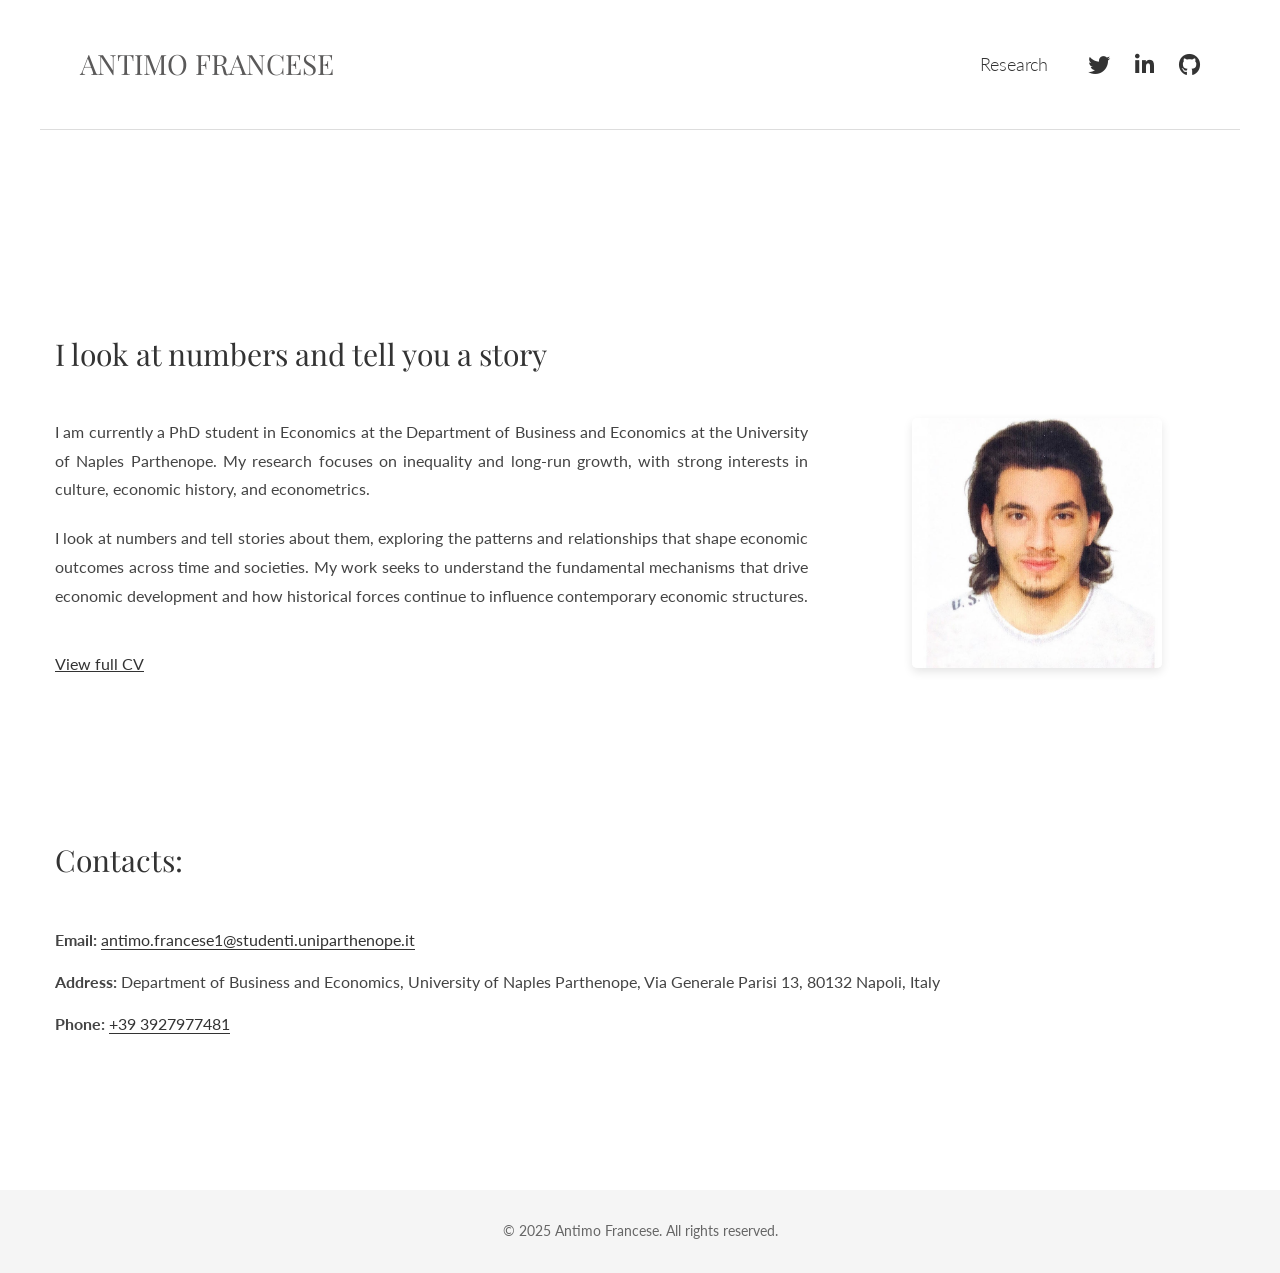
==== index.html @ 6737115c "Add files via upload" ====
<!DOCTYPE html>
<html lang="it">
<head>
    <meta charset="UTF-8">
    <meta name="viewport" content="width=device-width, initial-scale=1.0">
    <title>Antimo Francese</title>
    
    <link href="https://fonts.googleapis.com/css2?family=Playfair+Display:wght@400&family=Lato:wght@300;400;700&display=swap" rel="stylesheet">
    <link rel="stylesheet" href="https://cdnjs.cloudflare.com/ajax/libs/font-awesome/6.0.0/css/all.min.css">
    
    <style>
        * {
            margin: 0;
            padding: 0;
            box-sizing: border-box;
        }

        body {
            font-family: 'Lato', sans-serif;
            background-color: #ffffff;
            color: #333;
            line-height: 1.6;
        }

        .container {
            max-width: 1250px;
            margin: 0 auto;
            padding: 0 40px;
        }

        header {
            padding-top: 42px;
        }

        .header-content {
            max-width: 1200px;
            margin: 0 auto;
            padding: 0 40px;
            display: flex;
            justify-content: space-between;
            align-items: center;
            padding-bottom: 42px; /* Aggiunto per ricreare lo spazio sotto */
            border-bottom: 1px solid #ddd; /* Aggiunto il bordo qui */
        }

        .header-content h1 {
            font-family: 'Playfair Display', serif;
            font-size: 28px; 
            font-weight: 200; 
            color: #5a5959;
            margin: 0;
        }

        nav {
            display: flex;
            gap: 40px;
            align-items: center; 
        }

        nav a {
            color: #333;
            text-decoration: none;
            font-size: 18px;
            font-weight: 300; 
            transition: color 0.3s ease;
        }

        nav a:hover {
            color: #4A90E2;
        }

        .hero-section {
            padding: 80px 0 60px 0;
        }

        .hero-left {
            max-width: 800px;
        }

        .hero-right {
            display: none;
        }

        .hero-section h1 {
            font-family: 'Playfair Display', serif;
            font-size: 48px;
            font-weight: 400; 
            margin-bottom: 20px;
            color: #333;
            padding-bottom: 0;
            border-bottom: none;
        }

        .hero-section .subtitle {
            font-size: 18px;
            color: #666;
            margin-bottom: 30px;
            line-height: 1.8;
        }

        .contact-links {
            display: flex;
            gap: 25px;
            justify-content: flex-end;
        }

        .contact-links a {
            color: #333;
            text-decoration: none;
            font-size: 16px;
            transition: color 0.3s ease;
        }

        .contact-links a:hover {
            color: #666;
        }

        .contact-links i {
            margin-right: 8px;
        }

        section {
            padding: 60px 0;
        }

        .section-title {
            font-family: 'Playfair Display', serif;
            font-size: 30px;
            font-weight: 400; 
            margin-bottom: 40px;
            color: #333;
        }

        .bio-content {
            display: flex;
            gap: 40px;
            align-items: flex-start;
            margin-bottom: 40px;
        }

        .bio-text {
            flex: 2;
        }

        .bio-image {
            flex: 1;
            text-align: center;
        }

        .bio-image img {
            max-width: 250px;
            width: 100%;
            height: auto;
            border-radius: 5px;
            box-shadow: 0 4px 10px rgba(0,0,0,0.1);
        }

        .bio-text p {
            font-size: 16px;
            line-height: 1.8;
            margin-bottom: 20px;
            text-align: justify;
            color: #444;
        }

        .cv-link {
            display: inline-block;
            margin-top: 20px;
            color: #333;
            text-decoration: underline;
            font-weight: 400; 
            transition: color 0.3s ease;
        }

        .cv-link:hover {
            color: #666;
        }

        .nav-socials {
            display: flex;
            gap: 25px; 
        }

        .nav-socials a {
            color: #333;
            text-decoration: none;
            font-size: 22px; 
            font-weight: 400; 
            transition: color 0.3s ease;
        }

        .nav-socials a:hover {
            color: #4A90E2; 
        }

        /* --- MODIFICA: Stili per la nuova sezione contatti --- */
        .contact-info {
            font-size: 16px;
            line-height: 2;
            color: #444;
        }

        .contact-info p {
            margin-bottom: 10px; 
        }

        .contact-info a {
            color: #333;
            text-decoration: none;
            border-bottom: 1px solid #333;
            transition: all 0.3s ease;
        }

        .contact-info a:hover {
            color: #4A90E2;
            border-bottom-color: #4A90E2;
        }
        /* --- Fine Stili Contatti --- */


        footer {
            background-color: #f5f5f5;
            padding: 30px 0;
            text-align: center;
            margin-top: 80px;
        }

        footer p {
            color: #666;
            font-size: 14px;
        }

        @media (max-width: 768px) {
            .container {
                padding: 0 20px;
            }
            
            header {
                padding: 40px 0; /* Riduci il padding su mobile */
            }

            .header-content {
                flex-direction: column;
                align-items: flex-start;
                gap: 20px;
                padding: 0 20px;
            }

            nav {
                gap: 20px;
                flex-wrap: wrap;
            }

            nav a {
                font-size: 16px;
            }
            
            .nav-socials {
                gap: 20px;
            }
            
            .nav-socials a {
                font-size: 20px;
            }

            .hero-section h1 {
                font-size: 36px;
            }

            .hero-section .subtitle {
                font-size: 16px;
            }

            .bio-content {
                flex-direction: column-reverse;
            }

            .bio-image img {
                max-width: 200px;
            }

            .section-title {
                font-size: 28px;
            }
        }
    </style>
</head>
<body>
    <header>
        <div class="header-content">
            <h1>ANTIMO FRANCESE</h1>
            <nav>
                <a href="research.html">Research</a>
                
                <div class="nav-socials">
                    <a href="https://x.com/antimofrancese" target="_blank" aria-label="Twitter">
                        <i class="fab fa-twitter"></i>
                    </a>
                    <a href="www.linkedin.com/in/antimo-francese-695107225" target="_blank" aria-label="LinkedIn">
                        <i class="fab fa-linkedin-in"></i>
                    </a>
                    <a href="#" target="_blank" aria-label="GitHub">
                        <i class="fab fa-github"></i>
                    </a>
                </div>
            </nav>
        </div>
    </header>

    <div class="container">
        <section class="hero-section">
        </section>

        <section id="bio">
            <h2 class="section-title">I look at numbers and tell you a story</h2>
            <div class="bio-content">
                <div class="bio-text">
                    <p>
                        I am currently a PhD student in Economics at the Department of Business and Economics at the University of Naples Parthenope. My research focuses on inequality and long-run growth, with strong interests in culture, economic history, and econometrics.
                    </p>
                    <p>
                        I look at numbers and tell stories about them, exploring the patterns and relationships that shape economic outcomes across time and societies. My work seeks to understand the fundamental mechanisms that drive economic development and how historical forces continue to influence contemporary economic structures.
                    </p>
                    <a href="https://www.dropbox.com/scl/fi/5xw6va9mpap3kc168eyk4/cv.pdf?rlkey=dzasmqmnh9z2zvzdxy7o6vzry&st=u6aulw5s&dl=0" target="_blank" class="cv-link">View full CV</a>
                </div>
                <div class="bio-image">
                    <img src="img.jpeg" alt="Antimo Francese">
                </div>
            </div>
        </section>

        <section id="contact">
            <h2 class="section-title">Contacts:</h2>
            <div class="contact-info">
                <p>
                    <strong>Email:</strong> 
                    <a href="mailto:antimo.francese1@studenti.uniparthenope.it">antimo.francese1@studenti.uniparthenope.it</a>
                </p>
                <p>
                    <strong>Address:</strong> 
                    Department of Business and Economics, University of Naples Parthenope, Via Generale Parisi 13, 80132 Napoli, Italy
                </p>
                <p>
                    <strong>Phone:</strong> 
                    <a href="tel:+39 3927977481">+39 3927977481</a>
                </p>
            </div>
        </section>
        </div>

    <footer>
        <p>&copy; 2025 Antimo Francese. All rights reserved.</p>
    </footer>
</body>
</html>
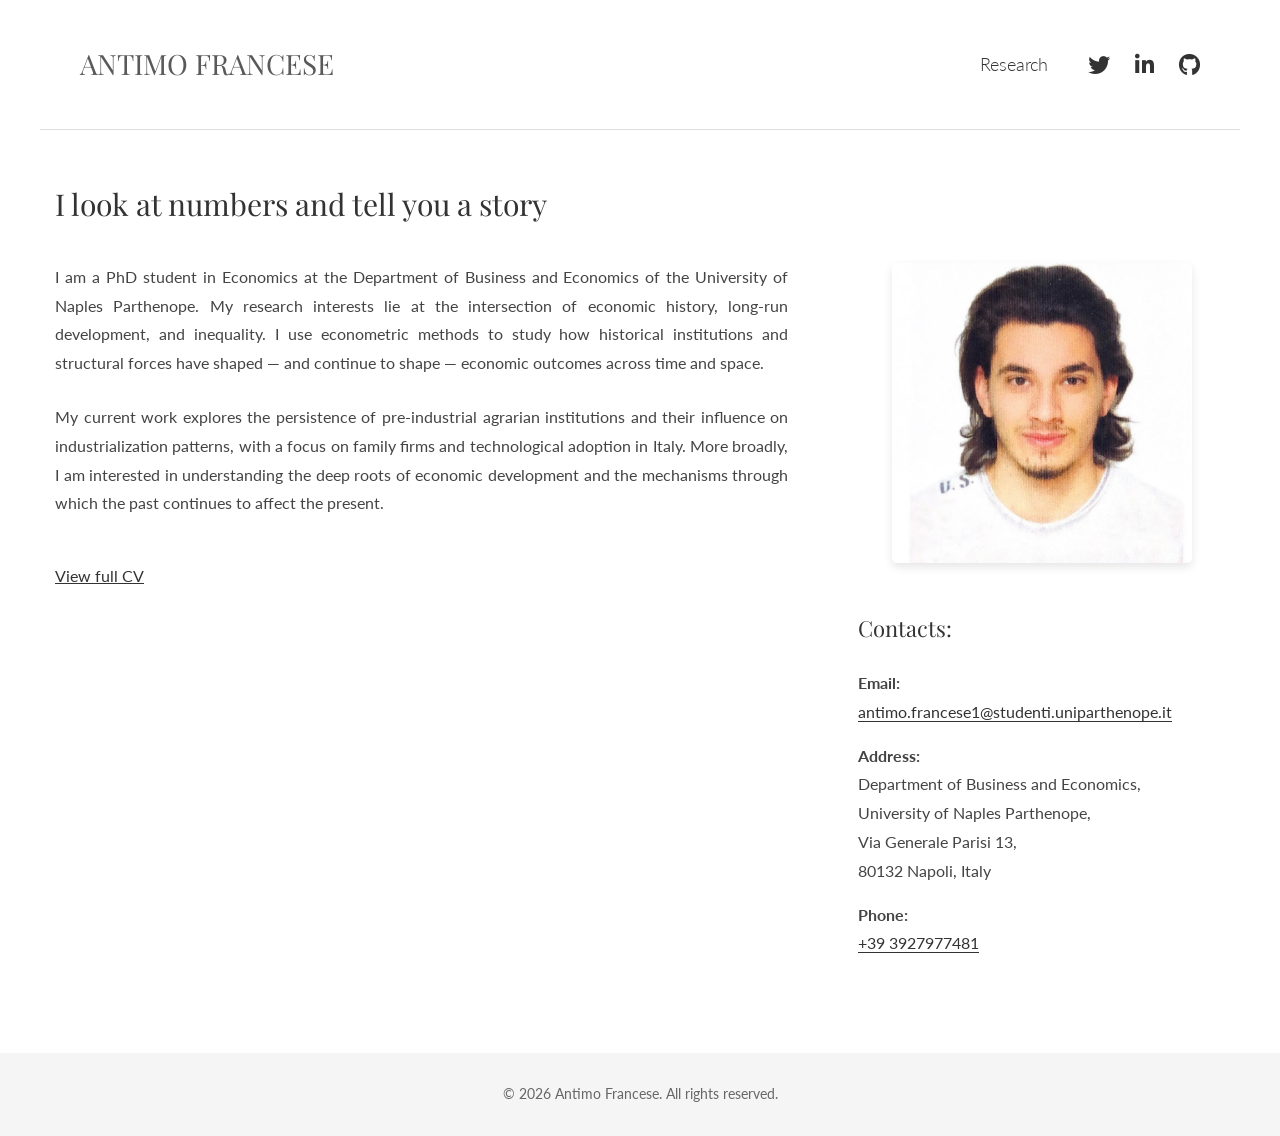
==== commit 1a1e5737: "Aggiornamento sito" ====
--- a/index.html
+++ b/index.html
@@ -39,14 +39,14 @@
             display: flex;
             justify-content: space-between;
             align-items: center;
-            padding-bottom: 42px; /* Aggiunto per ricreare lo spazio sotto */
-            border-bottom: 1px solid #ddd; /* Aggiunto il bordo qui */
+            padding-bottom: 42px;
+            border-bottom: 1px solid #ddd;
         }
 
         .header-content h1 {
             font-family: 'Playfair Display', serif;
-            font-size: 28px; 
-            font-weight: 200; 
+            font-size: 28px;
+            font-weight: 200;
             color: #5a5959;
             margin: 0;
         }
@@ -54,14 +54,14 @@
         nav {
             display: flex;
             gap: 40px;
-            align-items: center; 
+            align-items: center;
         }
 
         nav a {
             color: #333;
             text-decoration: none;
             font-size: 18px;
-            font-weight: 300; 
+            font-weight: 300;
             transition: color 0.3s ease;
         }
 
@@ -69,139 +69,95 @@
             color: #4A90E2;
         }
 
-        .hero-section {
-            padding: 80px 0 60px 0;
-        }
-
-        .hero-left {
-            max-width: 800px;
-        }
-
-        .hero-right {
-            display: none;
-        }
-
-        .hero-section h1 {
-            font-family: 'Playfair Display', serif;
-            font-size: 48px;
-            font-weight: 400; 
-            margin-bottom: 20px;
-            color: #333;
-            padding-bottom: 0;
-            border-bottom: none;
-        }
-
-        .hero-section .subtitle {
-            font-size: 18px;
-            color: #666;
-            margin-bottom: 30px;
-            line-height: 1.8;
-        }
-
-        .contact-links {
-            display: flex;
-            gap: 25px;
-            justify-content: flex-end;
-        }
-
-        .contact-links a {
-            color: #333;
-            text-decoration: none;
-            font-size: 16px;
-            transition: color 0.3s ease;
-        }
-
-        .contact-links a:hover {
-            color: #666;
-        }
-
-        .contact-links i {
-            margin-right: 8px;
-        }
-
-        section {
-            padding: 60px 0;
+        /* MODIFICA PRINCIPALE: Aggiunto spazio sopra il titolo */
+        #bio {
+            padding-top: 50px; /* Spazio sopra il titolo */
         }
 
         .section-title {
             font-family: 'Playfair Display', serif;
             font-size: 30px;
-            font-weight: 400; 
-            margin-bottom: 40px;
-            color: #333;
+            font-weight: 400;
+            margin-bottom: 35px;
+            color: #333;
+        }
+
+        /* MODIFICA: Layout principale a due colonne */
+        .main-content {
+            display: flex;
+            gap: 70px;
+            align-items: flex-start;
+            margin-top: 35px;
+        }
+
+        /* Colonna sinistra (biografia) */
+        .left-column {
+            flex: 2;
         }
 
         .bio-content {
             display: flex;
+            flex-direction: column;
+            gap: 35px;
+        }
+
+        .bio-text p {
+            font-size: 16px;
+            line-height: 1.8;
+            margin-bottom: 25px;
+            text-align: justify;
+            color: #444;
+        }
+
+        .cv-link {
+            display: inline-block;
+            margin-top: 20px;
+            color: #333;
+            text-decoration: underline;
+            font-weight: 400;
+            transition: color 0.3s ease;
+        }
+
+        .cv-link:hover {
+            color: #666;
+        }
+
+        /* Colonna destra (foto + contatti) */
+        .right-column {
+            flex: 1;
+            display: flex;
+            flex-direction: column;
             gap: 40px;
-            align-items: flex-start;
-            margin-bottom: 40px;
-        }
-
-        .bio-text {
-            flex: 2;
         }
 
         .bio-image {
-            flex: 1;
             text-align: center;
         }
 
         .bio-image img {
-            max-width: 250px;
-            width: 100%;
+            max-width: 100%;
+            width: 300px;
             height: auto;
             border-radius: 5px;
             box-shadow: 0 4px 10px rgba(0,0,0,0.1);
         }
 
-        .bio-text p {
+        .contact-info {
             font-size: 16px;
             line-height: 1.8;
+            color: #444;
+        }
+
+        .contact-info h3 {
+            font-family: 'Playfair Display', serif;
+            font-size: 22px;
+            font-weight: 400;
             margin-bottom: 20px;
-            text-align: justify;
-            color: #444;
-        }
-
-        .cv-link {
-            display: inline-block;
-            margin-top: 20px;
-            color: #333;
-            text-decoration: underline;
-            font-weight: 400; 
-            transition: color 0.3s ease;
-        }
-
-        .cv-link:hover {
-            color: #666;
-        }
-
-        .nav-socials {
-            display: flex;
-            gap: 25px; 
-        }
-
-        .nav-socials a {
-            color: #333;
-            text-decoration: none;
-            font-size: 22px; 
-            font-weight: 400; 
-            transition: color 0.3s ease;
-        }
-
-        .nav-socials a:hover {
-            color: #4A90E2; 
-        }
-
-        /* --- MODIFICA: Stili per la nuova sezione contatti --- */
-        .contact-info {
-            font-size: 16px;
-            line-height: 2;
-            color: #444;
+            color: #333;
         }
 
         .contact-info p {
-            margin-bottom: 10px; 
+            margin-bottom: 15px;
         }
 
         .contact-info a {
@@ -215,8 +171,23 @@
             color: #4A90E2;
             border-bottom-color: #4A90E2;
         }
-        /* --- Fine Stili Contatti --- */
-
+
+        .nav-socials {
+            display: flex;
+            gap: 25px;
+        }
+
+        .nav-socials a {
+            color: #333;
+            text-decoration: none;
+            font-size: 22px;
+            font-weight: 400;
+            transition: color 0.3s ease;
+        }
+
+        .nav-socials a:hover {
+            color: #4A90E2;
+        }
 
         footer {
             background-color: #f5f5f5;
@@ -230,13 +201,29 @@
             font-size: 14px;
         }
 
+        @media (max-width: 992px) {
+            .main-content {
+                flex-direction: column;
+                gap: 40px;
+            }
+            
+            .right-column {
+                order: -1;
+                align-items: center;
+            }
+            
+            .bio-image img {
+                width: 250px;
+            }
+        }
+
         @media (max-width: 768px) {
             .container {
                 padding: 0 20px;
             }
             
             header {
-                padding: 40px 0; /* Riduci il padding su mobile */
+                padding: 35px 0;
             }
 
             .header-content {
@@ -244,6 +231,7 @@
                 align-items: flex-start;
                 gap: 20px;
                 padding: 0 20px;
+                padding-bottom: 35px;
             }
 
             nav {
@@ -263,24 +251,18 @@
                 font-size: 20px;
             }
 
-            .hero-section h1 {
-                font-size: 36px;
-            }
-
-            .hero-section .subtitle {
-                font-size: 16px;
-            }
-
-            .bio-content {
-                flex-direction: column-reverse;
-            }
-
-            .bio-image img {
-                max-width: 200px;
+            /* Riduci lo spazio su mobile se sembra troppo */
+            #bio {
+                padding-top: 30px; /* Meno spazio su mobile */
             }
 
             .section-title {
-                font-size: 28px;
+                font-size: 26px;
+                margin-bottom: 30px;
+            }
+
+            footer {
+                margin-top: 60px;
             }
         }
     </style>
@@ -288,15 +270,15 @@
 <body>
     <header>
         <div class="header-content">
-            <h1>ANTIMO FRANCESE</h1>
+            <h1><a href="index.html" style="text-decoration: none; color: inherit;">ANTIMO FRANCESE</a></h1>
             <nav>
                 <a href="research.html">Research</a>
-                
+                <!-- <a href="conferences.html">Conferences</a> -->
                 <div class="nav-socials">
                     <a href="https://x.com/antimofrancese" target="_blank" aria-label="Twitter">
                         <i class="fab fa-twitter"></i>
                     </a>
-                    <a href="www.linkedin.com/in/antimo-francese-695107225" target="_blank" aria-label="LinkedIn">
+                    <a href="https://www.linkedin.com/in/antimo-francese-695107225" target="_blank" aria-label="LinkedIn">
                         <i class="fab fa-linkedin-in"></i>
                     </a>
                     <a href="#" target="_blank" aria-label="GitHub">
@@ -308,48 +290,56 @@
     </header>
 
     <div class="container">
-        <section class="hero-section">
-        </section>
-
         <section id="bio">
             <h2 class="section-title">I look at numbers and tell you a story</h2>
-            <div class="bio-content">
-                <div class="bio-text">
-                    <p>
-                        I am currently a PhD student in Economics at the Department of Business and Economics at the University of Naples Parthenope. My research focuses on inequality and long-run growth, with strong interests in culture, economic history, and econometrics.
-                    </p>
-                    <p>
-                        I look at numbers and tell stories about them, exploring the patterns and relationships that shape economic outcomes across time and societies. My work seeks to understand the fundamental mechanisms that drive economic development and how historical forces continue to influence contemporary economic structures.
-                    </p>
-                    <a href="https://www.dropbox.com/scl/fi/5xw6va9mpap3kc168eyk4/cv.pdf?rlkey=dzasmqmnh9z2zvzdxy7o6vzry&st=u6aulw5s&dl=0" target="_blank" class="cv-link">View full CV</a>
+            
+            <div class="main-content">
+                <!-- Colonna sinistra: biografia -->
+                <div class="left-column">
+                    <div class="bio-content">
+                        <div class="bio-text">
+                            <p>
+                                I am a PhD student in Economics at the Department of Business and Economics of the University of Naples Parthenope. My research interests lie at the intersection of economic history, long-run development, and inequality. I use econometric methods to study how historical institutions and structural forces have shaped — and continue to shape — economic outcomes across time and space.
+                            </p>
+                            <p>
+                                My current work explores the persistence of pre-industrial agrarian institutions and their influence on industrialization patterns, with a focus on family firms and technological adoption in Italy. More broadly, I am interested in understanding the deep roots of economic development and the mechanisms through which the past continues to affect the present.
+                            </p>
+                            <a href="https://www.dropbox.com/scl/fi/mao6ebhfydt0g5w2amuk3/cv.pdf?rlkey=mmmcfga3kstcw0dir2l6s97ab&st=d4603045&dl=0" target="_blank" class="cv-link">View full CV</a>
+                        </div>
+                    </div>
                 </div>
-                <div class="bio-image">
-                    <img src="img.jpeg" alt="Antimo Francese">
+                
+                <!-- Colonna destra: foto + contatti -->
+                <div class="right-column">
+                    <div class="bio-image">
+                        <img src="img.jpeg" alt="Antimo Francese">
+                    </div>
+                    
+                    <div class="contact-info">
+                        <h3>Contacts:</h3>
+                        <p>
+                            <strong>Email:</strong><br>
+                            <a href="mailto:antimo.francese1@studenti.uniparthenope.it">antimo.francese1@studenti.uniparthenope.it</a>
+                        </p>
+                        <p>
+                            <strong>Address:</strong><br>
+                            Department of Business and Economics,<br>
+                            University of Naples Parthenope,<br>
+                            Via Generale Parisi 13,<br>
+                            80132 Napoli, Italy
+                        </p>
+                        <p>
+                            <strong>Phone:</strong><br>
+                            <a href="tel:+39 3927977481">+39 3927977481</a>
+                        </p>
+                    </div>
                 </div>
             </div>
         </section>
-
-        <section id="contact">
-            <h2 class="section-title">Contacts:</h2>
-            <div class="contact-info">
-                <p>
-                    <strong>Email:</strong> 
-                    <a href="mailto:antimo.francese1@studenti.uniparthenope.it">antimo.francese1@studenti.uniparthenope.it</a>
-                </p>
-                <p>
-                    <strong>Address:</strong> 
-                    Department of Business and Economics, University of Naples Parthenope, Via Generale Parisi 13, 80132 Napoli, Italy
-                </p>
-                <p>
-                    <strong>Phone:</strong> 
-                    <a href="tel:+39 3927977481">+39 3927977481</a>
-                </p>
-            </div>
-        </section>
-        </div>
+    </div>
 
     <footer>
-        <p>&copy; 2025 Antimo Francese. All rights reserved.</p>
+        <p>&copy; 2026 Antimo Francese. All rights reserved.</p>
     </footer>
 </body>
 </html>
